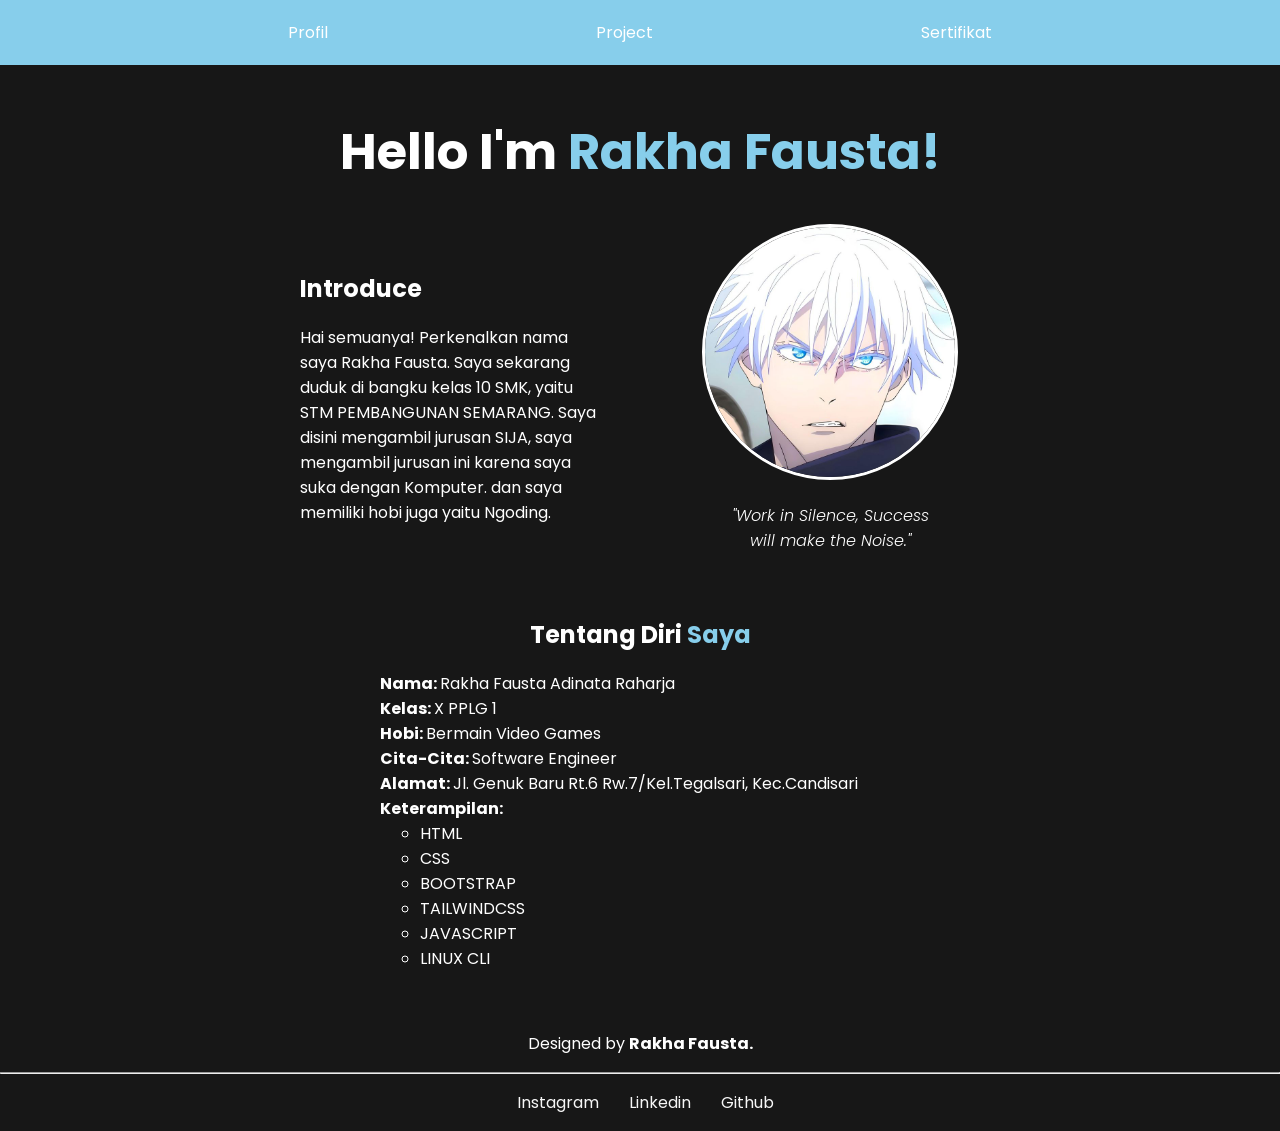
==== index.html @ f6d3bdca "first commit" ====
<!DOCTYPE html>
<html lang="en">
<head>
    <meta charset="UTF-8">
    <meta name="viewport" content="width=device-width, initial-scale=1.0">
    <title>Personal Website</title>
    <link rel="preconnect" href="https://fonts.googleapis.com">
<link rel="preconnect" href="https://fonts.gstatic.com" crossorigin>
<link href="https://fonts.googleapis.com/css2?family=Poppins:wght@300;400;500;600;700&display=swap" rel="stylesheet">
</head>
<body style="background-color: #171717; font-family: 'Poppins'; margin: 0; padding: 0;">
     <nav style="margin-top: -30px;">
        <ul style="display: flex; justify-content: space-evenly; list-style: none; margin-top: 30px; background-color: skyblue; padding: 20px;">
            <li><a href="index.html" style="text-decoration: none; color: white;">Profil</a></li>
            <li><a href="project.html" style="text-decoration: none; color: white;">Project</a></li>
            <li><a href="sertifikat.html" style="text-decoration: none; color: white;">Sertifikat</a></li>
        </ul>
    </nav>

    
    <h1 style="margin-top: 50px; text-align: center; font-size: 50px; color: white;">Hello I'm <span style="color: skyblue;">Rakha Fausta!</span></h1>
    <div style="display: flex; justify-content: center; align-items: center; gap: 5rem;">
    <div style="width: 300px;">
        <h2 style="color: white;">Introduce</h2>
        <p style="color: white;">Hai semuanya! Perkenalkan nama saya Rakha Fausta. Saya sekarang duduk di bangku kelas 10 SMK, yaitu STM PEMBANGUNAN SEMARANG. Saya disini mengambil jurusan SIJA, saya mengambil jurusan ini karena saya suka dengan Komputer. dan saya memiliki hobi juga yaitu Ngoding.</p>
    </div>
    <div style="width: 300px; text-align: center;">
        <img src="assets/Gojo Satoru pfp.jpeg" alt="" width="250px" height="250px" style="border-radius: 50%; border: 3px solid white;">
        <blockquote style="color: white; font-style: italic; font-weight: 300; ">"Work in Silence, Success will make the Noise."</blockquote>
    </div>
    </div>


    <h2 style="color: white; text-align: center; margin-top: 3rem;">Tentang Diri <span style="color: skyblue;">Saya</span></h2>
    <div style="width: 600px; margin: 3px auto; color: white;">
        <ul style="list-style: none;">
            <li><strong>Nama: </strong>Rakha Fausta Adinata Raharja</li>
            <li><strong>Kelas: </strong>X PPLG 1</li>
            <li><strong>Hobi: </strong>Bermain Video Games</li>
            <li><strong>Cita-Cita: </strong>Software Engineer</li>
            <li><strong>Alamat: </strong>Jl. Genuk Baru Rt.6 Rw.7/Kel.Tegalsari, Kec.Candisari</li>
            <li><strong>Keterampilan: </strong></li>
            <ul>
                <li>HTML</li>
                <li>CSS</li>
                <li>BOOTSTRAP</li>
                <li>TAILWINDCSS</li>
                <li>JAVASCRIPT</li>
                <li>LINUX CLI</li>
            </ul>
        </ul>
    </div>

    <footer style="text-align: center;">
        <p style="color: white; margin-top: 60px;">Designed by <strong>Rakha Fausta.</strong></p>
        <hr>
        <ul style="display: flex; justify-content: center; list-style: none; color: #f7f7f7;">
            <li style="margin-right: 30px;"><a href="https://www.instagram.com/rakhaafd/" style="text-decoration: none; color: #f7f7f7;">Instagram</a></li>
            <li style="margin-right: 30px;"><a href="https://www.linkedin.com/in/rakha-fausta-17aba1286/" style="text-decoration: none; color: #f7f7f7;">Linkedin</a></li>
            <li style="margin-right: 30px;"><a href="https://github.com/rakhaafd/" style="text-decoration: none; color: #f7f7f7;">Github</a></li>
        </ul>
    </footer>


</body>
</html>
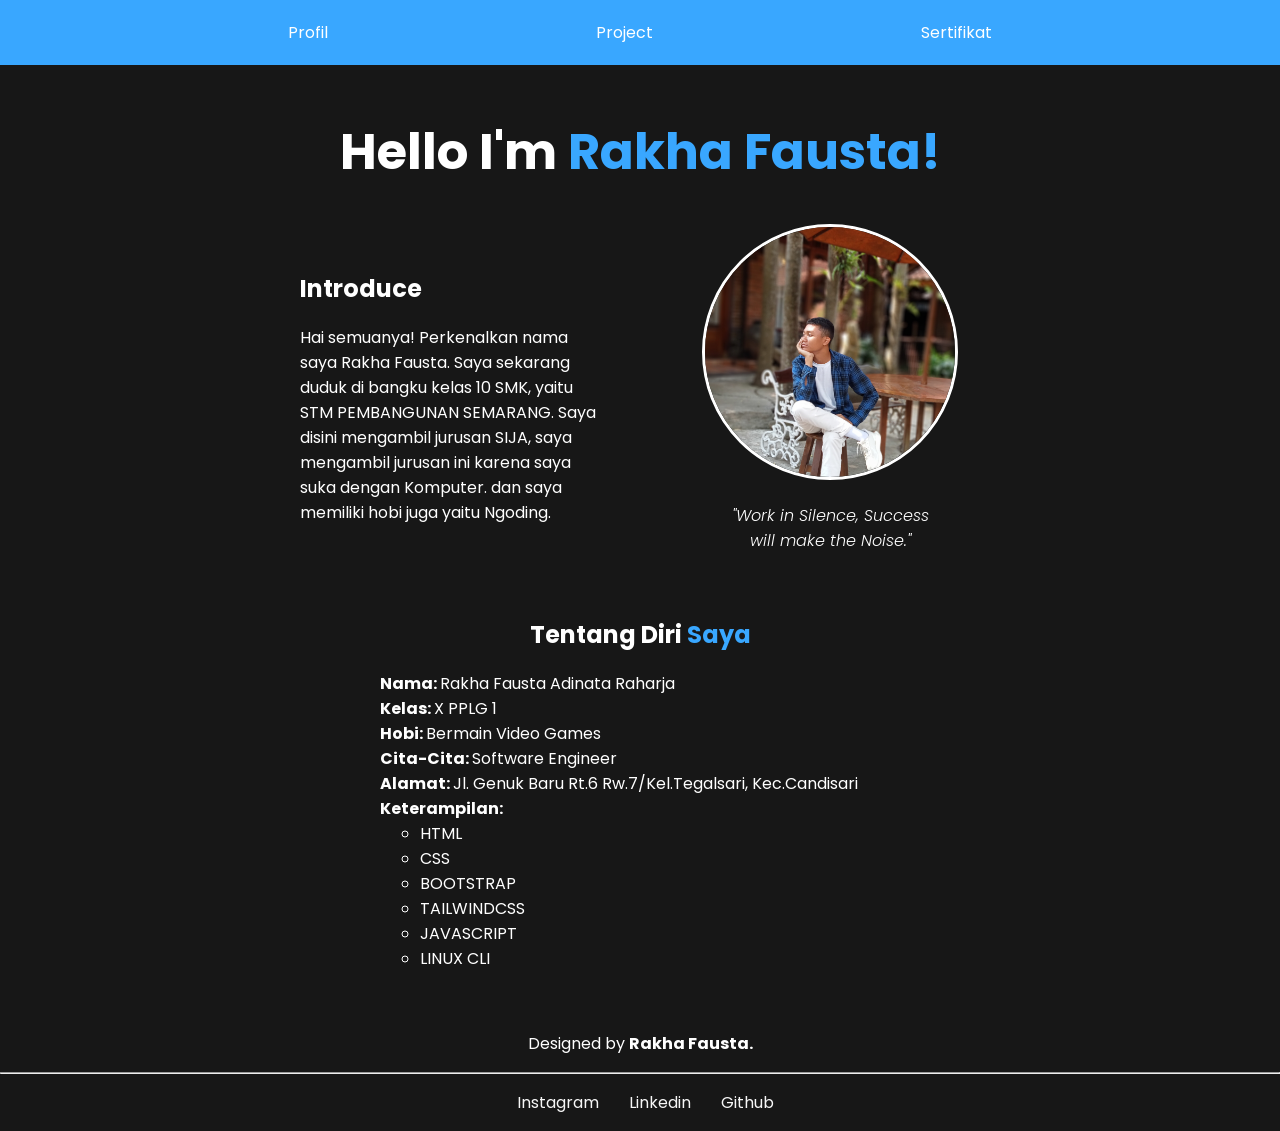
==== commit 82590583: "2nd commit" ====
--- a/index.html
+++ b/index.html
@@ -10,7 +10,7 @@
 </head>
 <body style="background-color: #171717; font-family: 'Poppins'; margin: 0; padding: 0;">
      <nav style="margin-top: -30px;">
-        <ul style="display: flex; justify-content: space-evenly; list-style: none; margin-top: 30px; background-color: skyblue; padding: 20px;">
+        <ul style="display: flex; justify-content: space-evenly; list-style: none; margin-top: 30px; background-color: #39A7FF; padding: 20px;">
             <li><a href="index.html" style="text-decoration: none; color: white;">Profil</a></li>
             <li><a href="project.html" style="text-decoration: none; color: white;">Project</a></li>
             <li><a href="sertifikat.html" style="text-decoration: none; color: white;">Sertifikat</a></li>
@@ -18,20 +18,20 @@
     </nav>
 
     
-    <h1 style="margin-top: 50px; text-align: center; font-size: 50px; color: white;">Hello I'm <span style="color: skyblue;">Rakha Fausta!</span></h1>
+    <h1 style="margin-top: 50px; text-align: center; font-size: 50px; color: white;">Hello I'm <span style="color: #39A7FF;">Rakha Fausta!</span></h1>
     <div style="display: flex; justify-content: center; align-items: center; gap: 5rem;">
     <div style="width: 300px;">
         <h2 style="color: white;">Introduce</h2>
         <p style="color: white;">Hai semuanya! Perkenalkan nama saya Rakha Fausta. Saya sekarang duduk di bangku kelas 10 SMK, yaitu STM PEMBANGUNAN SEMARANG. Saya disini mengambil jurusan SIJA, saya mengambil jurusan ini karena saya suka dengan Komputer. dan saya memiliki hobi juga yaitu Ngoding.</p>
     </div>
     <div style="width: 300px; text-align: center;">
-        <img src="assets/Gojo Satoru pfp.jpeg" alt="" width="250px" height="250px" style="border-radius: 50%; border: 3px solid white;">
+        <img src="assets/IMG_20240119_203449.jpg" alt="" width="250px" height="250px" style="border-radius: 50%; border: 3px solid white;">
         <blockquote style="color: white; font-style: italic; font-weight: 300; ">"Work in Silence, Success will make the Noise."</blockquote>
     </div>
     </div>
 
 
-    <h2 style="color: white; text-align: center; margin-top: 3rem;">Tentang Diri <span style="color: skyblue;">Saya</span></h2>
+    <h2 style="color: white; text-align: center; margin-top: 3rem;">Tentang Diri <span style="color: #39A7FF;">Saya</span></h2>
     <div style="width: 600px; margin: 3px auto; color: white;">
         <ul style="list-style: none;">
             <li><strong>Nama: </strong>Rakha Fausta Adinata Raharja</li>
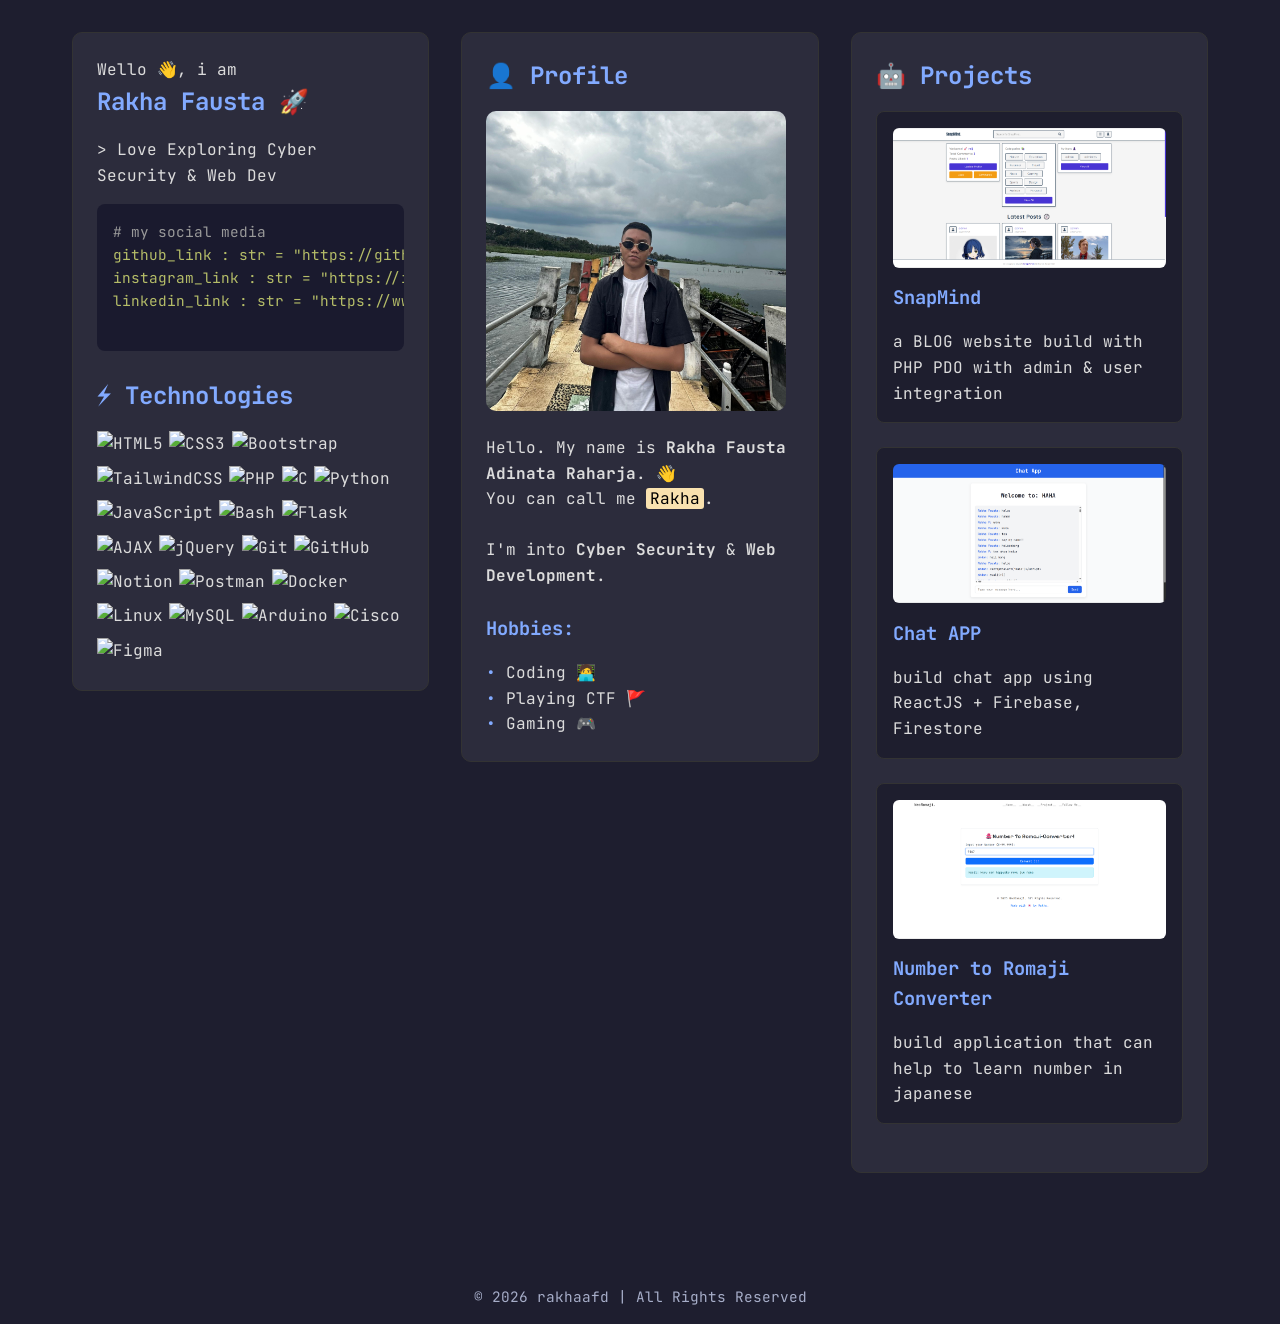
==== commit b4920790: "chore: initial project setup" ====
--- a/index.html
+++ b/index.html
@@ -1,66 +1,95 @@
-<!DOCTYPE html>
-<html lang="en">
-<head>
-    <meta charset="UTF-8">
-    <meta name="viewport" content="width=device-width, initial-scale=1.0">
-    <title>Personal Website</title>
-    <link rel="preconnect" href="https://fonts.googleapis.com">
-<link rel="preconnect" href="https://fonts.gstatic.com" crossorigin>
-<link href="https://fonts.googleapis.com/css2?family=Poppins:wght@300;400;500;600;700&display=swap" rel="stylesheet">
-</head>
-<body style="background-color: #171717; font-family: 'Poppins'; margin: 0; padding: 0;">
-     <nav style="margin-top: -30px;">
-        <ul style="display: flex; justify-content: space-evenly; list-style: none; margin-top: 30px; background-color: #39A7FF; padding: 20px;">
-            <li><a href="index.html" style="text-decoration: none; color: white;">Profil</a></li>
-            <li><a href="project.html" style="text-decoration: none; color: white;">Project</a></li>
-            <li><a href="sertifikat.html" style="text-decoration: none; color: white;">Sertifikat</a></li>
-        </ul>
-    </nav>
-
-    
-    <h1 style="margin-top: 50px; text-align: center; font-size: 50px; color: white;">Hello I'm <span style="color: #39A7FF;">Rakha Fausta!</span></h1>
-    <div style="display: flex; justify-content: center; align-items: center; gap: 5rem;">
-    <div style="width: 300px;">
-        <h2 style="color: white;">Introduce</h2>
-        <p style="color: white;">Hai semuanya! Perkenalkan nama saya Rakha Fausta. Saya sekarang duduk di bangku kelas 10 SMK, yaitu STM PEMBANGUNAN SEMARANG. Saya disini mengambil jurusan SIJA, saya mengambil jurusan ini karena saya suka dengan Komputer. dan saya memiliki hobi juga yaitu Ngoding.</p>
-    </div>
-    <div style="width: 300px; text-align: center;">
-        <img src="assets/IMG_20240119_203449.jpg" alt="" width="250px" height="250px" style="border-radius: 50%; border: 3px solid white;">
-        <blockquote style="color: white; font-style: italic; font-weight: 300; ">"Work in Silence, Success will make the Noise."</blockquote>
-    </div>
-    </div>
-
-
-    <h2 style="color: white; text-align: center; margin-top: 3rem;">Tentang Diri <span style="color: #39A7FF;">Saya</span></h2>
-    <div style="width: 600px; margin: 3px auto; color: white;">
-        <ul style="list-style: none;">
-            <li><strong>Nama: </strong>Rakha Fausta Adinata Raharja</li>
-            <li><strong>Kelas: </strong>X PPLG 1</li>
-            <li><strong>Hobi: </strong>Bermain Video Games</li>
-            <li><strong>Cita-Cita: </strong>Software Engineer</li>
-            <li><strong>Alamat: </strong>Jl. Genuk Baru Rt.6 Rw.7/Kel.Tegalsari, Kec.Candisari</li>
-            <li><strong>Keterampilan: </strong></li>
-            <ul>
-                <li>HTML</li>
-                <li>CSS</li>
-                <li>BOOTSTRAP</li>
-                <li>TAILWINDCSS</li>
-                <li>JAVASCRIPT</li>
-                <li>LINUX CLI</li>
-            </ul>
-        </ul>
-    </div>
-
-    <footer style="text-align: center;">
-        <p style="color: white; margin-top: 60px;">Designed by <strong>Rakha Fausta.</strong></p>
-        <hr>
-        <ul style="display: flex; justify-content: center; list-style: none; color: #f7f7f7;">
-            <li style="margin-right: 30px;"><a href="https://www.instagram.com/rakhaafd/" style="text-decoration: none; color: #f7f7f7;">Instagram</a></li>
-            <li style="margin-right: 30px;"><a href="https://www.linkedin.com/in/rakha-fausta-17aba1286/" style="text-decoration: none; color: #f7f7f7;">Linkedin</a></li>
-            <li style="margin-right: 30px;"><a href="https://github.com/rakhaafd/" style="text-decoration: none; color: #f7f7f7;">Github</a></li>
-        </ul>
-    </footer>
-
-
-</body>
+<!DOCTYPE html>
+<html lang="en">
+<head>
+  <meta charset="UTF-8" />
+  <meta name="viewport" content="width=device-width, initial-scale=1.0" />
+  <title>rakhaafd | Personal Website</title>
+  <link rel="stylesheet" href="assets/css/style.css" />
+  <link rel="icon" href="favicon.ico" />
+</head>
+<body>
+  <div class="container">
+    <section class="left">
+      <p class="small">Wello 👋, i am</p>
+      <h1>Rakha Fausta 🚀</h1>
+      <p class="desc">&gt; Love Exploring Cyber Security & Web Dev</p>
+      <pre class="code">
+<span class="comment"># my social media</span>
+github_link : str = "https://github.com/rakhaafd"
+instagram_link : str = "https://instagram.com/rakhaafd"
+linkedin_link : str = "https://www.linkedin.com/in/rakha-fausta-17aba1286/"
+      </pre>
+      <br>
+
+      <h2>⚡  Technologies</h2>
+<div class="tech-badges">
+  <img src="https://img.shields.io/badge/-HTML5-E34F26?style=flat-square&logo=html5&logoColor=white" alt="HTML5">
+  <img src="https://img.shields.io/badge/-CSS3-1572B6?style=flat-square&logo=css3" alt="CSS3">
+  <img src="https://img.shields.io/badge/-Bootstrap-563D7C?style=flat-square&logo=bootstrap" alt="Bootstrap">
+  <img src="https://img.shields.io/badge/-TailwindCSS-38B2AC?style=flat-square&logo=tailwind-css" alt="TailwindCSS">
+  <img src="https://img.shields.io/badge/-PHP-777BB4?style=flat-square&logo=php" alt="PHP">
+  <img src="https://img.shields.io/badge/-C-00599C?style=flat-square&logo=c" alt="C">
+  <img src="https://img.shields.io/badge/-Python-3670A0?style=flat-square&logo=python&logoColor=ffdd54" alt="Python">
+  <img src="https://img.shields.io/badge/-JavaScript-F7DF1E?style=flat-square&logo=javascript&logoColor=black" alt="JavaScript">
+  <img src="https://img.shields.io/badge/-Bash-121011?style=flat-square&logo=gnu-bash&logoColor=white" alt="Bash">
+  <img src="https://img.shields.io/badge/-Flask-000000?style=flat-square&logo=flask&logoColor=white" alt="Flask">
+  <img src="https://img.shields.io/badge/-AJAX-007EC6?style=flat-square&logo=javascript&logoColor=white" alt="AJAX">
+  <img src="https://img.shields.io/badge/-jQuery-0769AD?style=flat-square&logo=jquery&logoColor=white" alt="jQuery">
+  <img src="https://img.shields.io/badge/-Git-F05033?style=flat-square&logo=git" alt="Git">
+  <img src="https://img.shields.io/badge/-GitHub-181717?style=flat-square&logo=github" alt="GitHub">
+  <img src="https://img.shields.io/badge/-Notion-000000?style=flat-square&logo=notion" alt="Notion">
+  <img src="https://img.shields.io/badge/-Postman-FF6C37?style=flat-square&logo=postman" alt="Postman">
+  <img src="https://img.shields.io/badge/-Docker-0db7ed?style=flat-square&logo=docker" alt="Docker">
+  <img src="https://img.shields.io/badge/-Linux-FCC624?style=flat-square&logo=linux&logoColor=black" alt="Linux">
+  <img src="https://img.shields.io/badge/-MySQL-4479A1?style=flat-square&logo=mysql&logoColor=white" alt="MySQL">
+  <img src="https://img.shields.io/badge/-Arduino-00979D?style=flat-square&logo=Arduino&logoColor=white" alt="Arduino">
+  <img src="https://img.shields.io/badge/-Cisco-136AFE?style=flat-square&logo=cisco&logoColor=white" alt="Cisco">
+  <img src="https://img.shields.io/badge/-Figma-F24E1E?style=flat-square&logo=figma&logoColor=white" alt="Figma">
+</div>
+    </section>
+
+    <section class="center">
+      <h2>👤 Profile</h2>
+      <img src="assets/img/kacamata_crop.jpeg" class="profile-img" />
+      <p>Hello. My name is <strong>Rakha Fausta Adinata Raharja</strong>. 👋<br>
+      You can call me <mark>Rakha</mark>.<br> <br>
+      I'm into <strong>Cyber Security</strong> & <strong>Web Development</strong>.</p><br>
+      <h3>Hobbies:</h3>
+      <ul>
+        <li>Coding 🧑‍💻</li>
+        <li>Playing CTF 🚩</li>
+        <li>Gaming 🎮</li>
+      </ul>
+    </section>
+
+    <section class="right">
+      <h2>🤖 Projects</h2>
+      <div class="project-card">
+        <img src="assets/img/project 1.png" class="project-img" />
+        <h3>SnapMind</h3>
+        <p>a BLOG website build with PHP PDO with admin & user integration</p>
+      </div>
+
+      <div class="project-card">
+        <img src="assets/img/project 2.png" class="project-img" />
+        <h3>Chat APP</h3>
+        <p>build chat app using ReactJS + Firebase, Firestore</p>
+      </div>
+
+      <div class="project-card">
+        <img src="assets/img/project 3.png" class="project-img" />
+        <h3>Number to Romaji Converter</h3>
+        <p>build application that can help to learn number in japanese</p>
+      </div>
+    </section>
+  </div>
+
+  <footer>
+    &copy; <span id="year"></span> rakhaafd | All Rights Reserved
+  </footer>
+
+  <script>
+    document.getElementById("year").textContent = new Date().getFullYear();
+  </script>
+</body>
 </html>
--- a/assets/css/style.css
+++ b/assets/css/style.css
@@ -0,0 +1,136 @@
+@import url('https://fonts.googleapis.com/css2?family=JetBrains+Mono:wght@400;700&display=swap');
+
+:root {
+  --bg: #1e1e2f;
+  --surface: #2c2c3c;
+  --text: #dcdcdc;
+  --subtext: #a6adc8;
+  --highlight: #f38ba8;
+  --accent: #82aaff;
+  --mark: #f9e2af;
+  --border: #333;
+}
+
+* {
+  margin: 0;
+  padding: 0;
+  box-sizing: border-box;
+  font-family: 'JetBrains Mono', monospace;
+}
+
+body {
+  background-color: var(--bg);
+  color: var(--text);
+  line-height: 1.6;
+  padding: 0;
+  margin: 0;
+}
+
+.container {
+  display: flex;
+  flex-wrap: wrap;
+  justify-content: space-between;
+  align-items: flex-start;
+  gap: 2rem;
+  padding: 2rem;
+  max-width: 1200px;
+  margin: auto;
+}
+
+.left,
+.center,
+.right {
+  flex: 1;
+  min-width: 250px;
+  padding: 1.5rem;
+  background-color: var(--surface);
+  border: 1px solid var(--border);
+  border-radius: 10px;
+}
+
+h1, h2, h3 {
+  color: var(--accent);
+  margin-bottom: 1rem;
+}
+
+a {
+  color: var(--accent);
+  text-decoration: none;
+}
+
+a:hover {
+  color: var(--highlight);
+  text-decoration: underline;
+}
+
+.code {
+  background-color: #1a1a2e;
+  color: #b5bd68;
+  padding: 1rem;
+  border-radius: 8px;
+  overflow-x: auto;
+  font-size: 0.9rem;
+  margin-top: 1rem;
+}
+
+.comment {
+  color: #999;
+}
+
+.profile-img {
+  border-radius: 10px;
+  width: 100%;
+  max-width: 300px;
+  margin-bottom: 1rem;
+}
+
+.project-card {
+  background-color: #1e1e2e;
+  border: 1px solid var(--border);
+  border-radius: 8px;
+  padding: 1rem;
+  margin-bottom: 1.5rem;
+}
+
+.project-img {
+  width: 100%;
+  border-radius: 6px;
+  margin-bottom: 0.5rem;
+}
+
+ul {
+  list-style: none;
+  margin-top: 1rem;
+  padding-left: 0;
+}
+
+ul li::before {
+  content: "• ";
+  color: var(--accent);
+}
+
+mark {
+  background-color: var(--mark);
+  color: #000;
+  padding: 0 4px;
+  border-radius: 3px;
+}
+
+.tech-badges {
+    display: flex;
+    flex-wrap: wrap;
+    gap: 0.4rem;
+    margin-top: 1rem;
+  }
+  
+  .tech-badges img {
+    height: 28px;
+  }  
+
+footer {
+  text-align: center;
+  padding: 1rem;
+  color: var(--subtext);
+  font-size: 0.9rem;
+  margin-top: 4rem;
+}
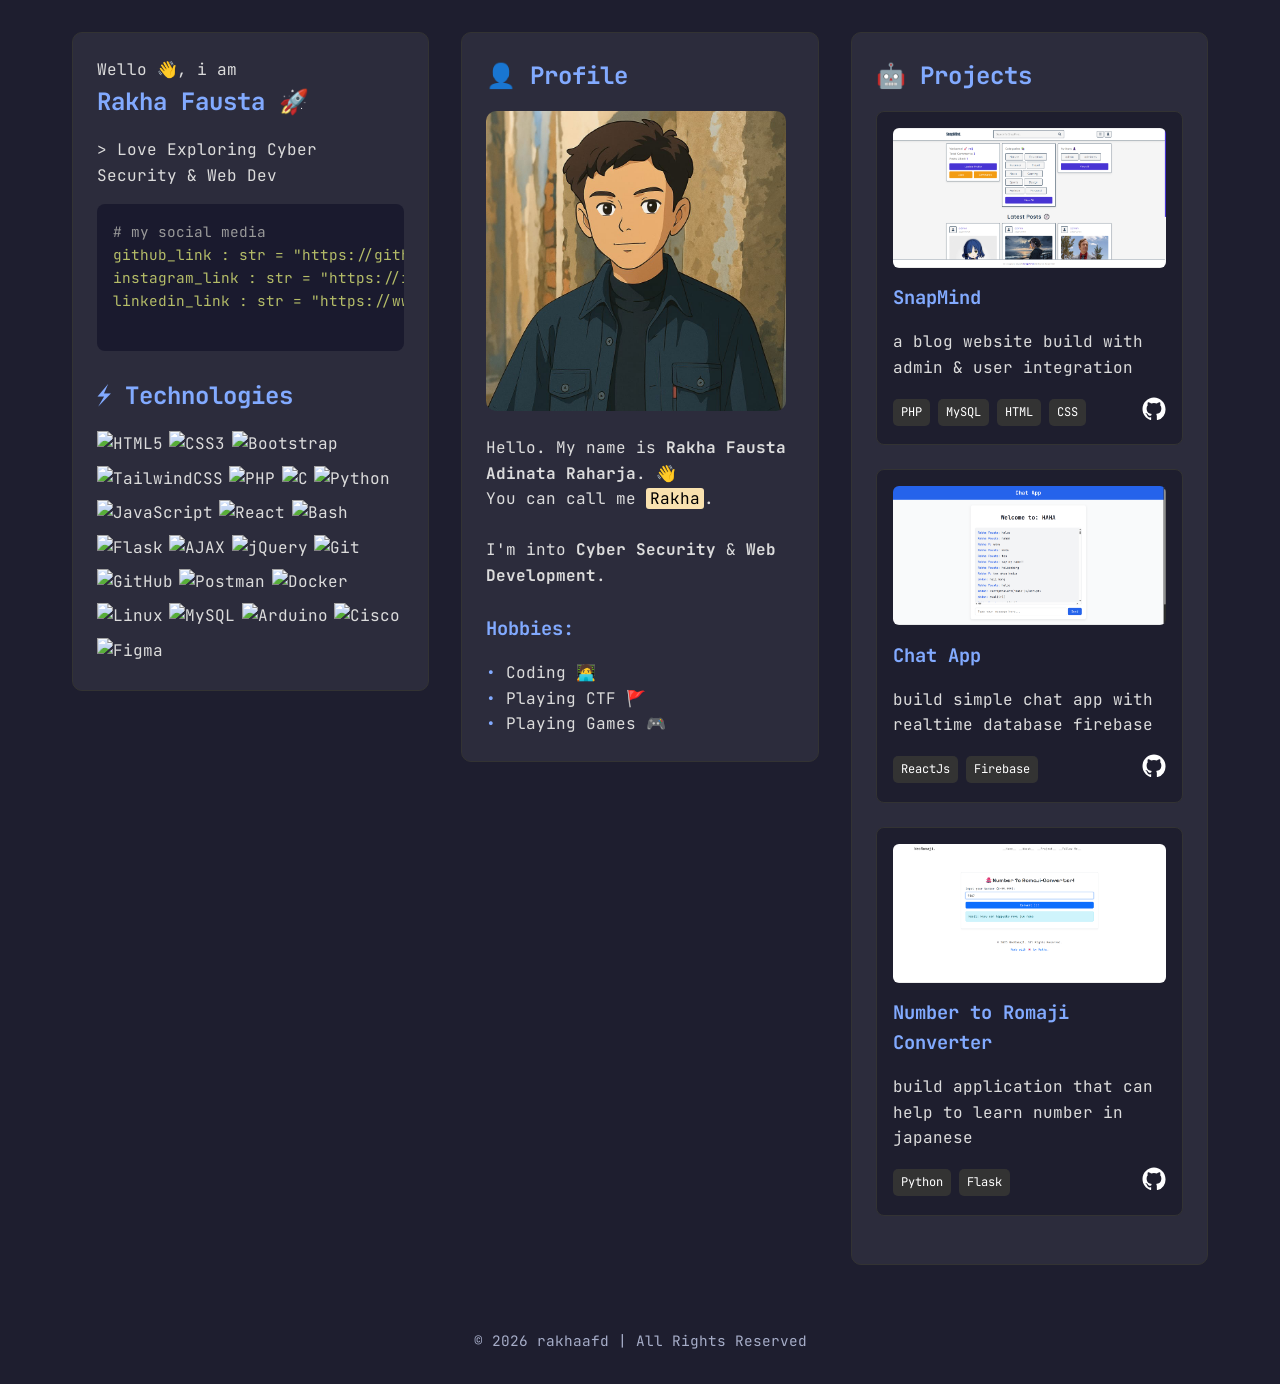
==== commit c86e4d73: "chore: improve some styling" ====
--- a/index.html
+++ b/index.html
@@ -1,95 +1,152 @@
 <!DOCTYPE html>
 <html lang="en">
+
 <head>
-  <meta charset="UTF-8" />
-  <meta name="viewport" content="width=device-width, initial-scale=1.0" />
-  <title>rakhaafd | Personal Website</title>
-  <link rel="stylesheet" href="assets/css/style.css" />
-  <link rel="icon" href="favicon.ico" />
+    <meta charset="UTF-8" />
+    <meta name="viewport" content="width=device-width, initial-scale=1.0" />
+    <title>rakhaafd | Personal Website</title>
+    <link rel="stylesheet" href="assets/css/style.css" />
+    <link rel="icon" href="favicon.ico" />
 </head>
+
 <body>
-  <div class="container">
-    <section class="left">
-      <p class="small">Wello 👋, i am</p>
-      <h1>Rakha Fausta 🚀</h1>
-      <p class="desc">&gt; Love Exploring Cyber Security & Web Dev</p>
-      <pre class="code">
+    <div class="container">
+        <section class="left">
+            <p class="small">Wello 👋, i am</p>
+            <h1>Rakha Fausta 🚀</h1>
+            <p class="desc">&gt; Love Exploring Cyber Security & Web Dev</p>
+            <pre class="code">
 <span class="comment"># my social media</span>
 github_link : str = "https://github.com/rakhaafd"
 instagram_link : str = "https://instagram.com/rakhaafd"
 linkedin_link : str = "https://www.linkedin.com/in/rakha-fausta-17aba1286/"
       </pre>
-      <br>
+            <br>
 
-      <h2>⚡  Technologies</h2>
-<div class="tech-badges">
-  <img src="https://img.shields.io/badge/-HTML5-E34F26?style=flat-square&logo=html5&logoColor=white" alt="HTML5">
-  <img src="https://img.shields.io/badge/-CSS3-1572B6?style=flat-square&logo=css3" alt="CSS3">
-  <img src="https://img.shields.io/badge/-Bootstrap-563D7C?style=flat-square&logo=bootstrap" alt="Bootstrap">
-  <img src="https://img.shields.io/badge/-TailwindCSS-38B2AC?style=flat-square&logo=tailwind-css" alt="TailwindCSS">
-  <img src="https://img.shields.io/badge/-PHP-777BB4?style=flat-square&logo=php" alt="PHP">
-  <img src="https://img.shields.io/badge/-C-00599C?style=flat-square&logo=c" alt="C">
-  <img src="https://img.shields.io/badge/-Python-3670A0?style=flat-square&logo=python&logoColor=ffdd54" alt="Python">
-  <img src="https://img.shields.io/badge/-JavaScript-F7DF1E?style=flat-square&logo=javascript&logoColor=black" alt="JavaScript">
-  <img src="https://img.shields.io/badge/-Bash-121011?style=flat-square&logo=gnu-bash&logoColor=white" alt="Bash">
-  <img src="https://img.shields.io/badge/-Flask-000000?style=flat-square&logo=flask&logoColor=white" alt="Flask">
-  <img src="https://img.shields.io/badge/-AJAX-007EC6?style=flat-square&logo=javascript&logoColor=white" alt="AJAX">
-  <img src="https://img.shields.io/badge/-jQuery-0769AD?style=flat-square&logo=jquery&logoColor=white" alt="jQuery">
-  <img src="https://img.shields.io/badge/-Git-F05033?style=flat-square&logo=git" alt="Git">
-  <img src="https://img.shields.io/badge/-GitHub-181717?style=flat-square&logo=github" alt="GitHub">
-  <img src="https://img.shields.io/badge/-Notion-000000?style=flat-square&logo=notion" alt="Notion">
-  <img src="https://img.shields.io/badge/-Postman-FF6C37?style=flat-square&logo=postman" alt="Postman">
-  <img src="https://img.shields.io/badge/-Docker-0db7ed?style=flat-square&logo=docker" alt="Docker">
-  <img src="https://img.shields.io/badge/-Linux-FCC624?style=flat-square&logo=linux&logoColor=black" alt="Linux">
-  <img src="https://img.shields.io/badge/-MySQL-4479A1?style=flat-square&logo=mysql&logoColor=white" alt="MySQL">
-  <img src="https://img.shields.io/badge/-Arduino-00979D?style=flat-square&logo=Arduino&logoColor=white" alt="Arduino">
-  <img src="https://img.shields.io/badge/-Cisco-136AFE?style=flat-square&logo=cisco&logoColor=white" alt="Cisco">
-  <img src="https://img.shields.io/badge/-Figma-F24E1E?style=flat-square&logo=figma&logoColor=white" alt="Figma">
-</div>
-    </section>
+            <h2>⚡ Technologies</h2>
+            <div class="tech-badges">
+                <img src="https://img.shields.io/badge/-HTML5-E34F26?style=flat-square&logo=html5&logoColor=white"
+                    alt="HTML5">
+                <img src="https://img.shields.io/badge/-CSS3-1572B6?style=flat-square&logo=css3" alt="CSS3">
+                <img src="https://img.shields.io/badge/-Bootstrap-563D7C?style=flat-square&logo=bootstrap"
+                    alt="Bootstrap">
+                <img src="https://img.shields.io/badge/-TailwindCSS-38B2AC?style=flat-square&logo=tailwind-css"
+                    alt="TailwindCSS">
+                <img src="https://img.shields.io/badge/-PHP-777BB4?style=flat-square&logo=php" alt="PHP">
+                <img src="https://img.shields.io/badge/-C-00599C?style=flat-square&logo=c" alt="C">
+                <img src="https://img.shields.io/badge/-Python-3670A0?style=flat-square&logo=python&logoColor=ffdd54"
+                    alt="Python">
+                <img src="https://img.shields.io/badge/-JavaScript-F7DF1E?style=flat-square&logo=javascript&logoColor=black"
+                    alt="JavaScript">
+                <img src="https://img.shields.io/badge/-React-20232A?style=flat-square&logo=react" alt="React">
+                <img src="https://img.shields.io/badge/-Bash-121011?style=flat-square&logo=gnu-bash&logoColor=white"
+                    alt="Bash">
+                <img src="https://img.shields.io/badge/-Flask-000000?style=flat-square&logo=flask&logoColor=white"
+                    alt="Flask">
+                <img src="https://img.shields.io/badge/-AJAX-007EC6?style=flat-square&logo=javascript&logoColor=white"
+                    alt="AJAX">
+                <img src="https://img.shields.io/badge/-jQuery-0769AD?style=flat-square&logo=jquery&logoColor=white"
+                    alt="jQuery">
+                <img src="https://img.shields.io/badge/-Git-F05033?style=flat-square&logo=git" alt="Git">
+                <img src="https://img.shields.io/badge/-GitHub-181717?style=flat-square&logo=github" alt="GitHub">
+                <img src="https://img.shields.io/badge/-Postman-FF6C37?style=flat-square&logo=postman" alt="Postman">
+                <img src="https://img.shields.io/badge/-Docker-0db7ed?style=flat-square&logo=docker" alt="Docker">
+                <img src="https://img.shields.io/badge/-Linux-FCC624?style=flat-square&logo=linux&logoColor=black"
+                    alt="Linux">
+                <img src="https://img.shields.io/badge/-MySQL-4479A1?style=flat-square&logo=mysql&logoColor=white"
+                    alt="MySQL">
+                <img src="https://img.shields.io/badge/-Arduino-00979D?style=flat-square&logo=Arduino&logoColor=white"
+                    alt="Arduino">
+                <img src="https://img.shields.io/badge/-Cisco-136AFE?style=flat-square&logo=cisco&logoColor=white"
+                    alt="Cisco">
+                <img src="https://img.shields.io/badge/-Figma-F24E1E?style=flat-square&logo=figma&logoColor=white"
+                    alt="Figma">
+            </div>
+        </section>
 
-    <section class="center">
-      <h2>👤 Profile</h2>
-      <img src="assets/img/kacamata_crop.jpeg" class="profile-img" />
-      <p>Hello. My name is <strong>Rakha Fausta Adinata Raharja</strong>. 👋<br>
-      You can call me <mark>Rakha</mark>.<br> <br>
-      I'm into <strong>Cyber Security</strong> & <strong>Web Development</strong>.</p><br>
-      <h3>Hobbies:</h3>
-      <ul>
-        <li>Coding 🧑‍💻</li>
-        <li>Playing CTF 🚩</li>
-        <li>Gaming 🎮</li>
-      </ul>
-    </section>
+        <section class="center">
+            <h2>👤 Profile</h2>
+            <img src="assets/img/ghibli.jpeg" class="profile-img" />
+            <p>Hello. My name is <strong>Rakha Fausta Adinata Raharja</strong>. 👋<br>
+                You can call me <mark>Rakha</mark>.<br> <br>
+                I'm into <strong>Cyber Security</strong> & <strong>Web Development</strong>.</p><br>
+            <h3>Hobbies:</h3>
+            <ul>
+                <li>Coding 🧑‍💻</li>
+                <li>Playing CTF 🚩</li>
+                <li>Playing Games 🎮</li>
+            </ul>
+        </section>
 
-    <section class="right">
-      <h2>🤖 Projects</h2>
-      <div class="project-card">
-        <img src="assets/img/project 1.png" class="project-img" />
-        <h3>SnapMind</h3>
-        <p>a BLOG website build with PHP PDO with admin & user integration</p>
-      </div>
+        <section class="right">
+            <h2>🤖 Projects</h2>
+            <div class="project-card">
+                <img src="assets/img/project 1.png" class="project-img" />
+                <h3>SnapMind</h3>
+                <p>a blog website build with admin & user integration</p>
+                <div class="card-footer">
+                    <div class="tech-used">
+                        <span>PHP</span>
+                        <span>MySQL</span>
+                        <span>HTML</span>
+                        <span>CSS</span>
+                    </div>
+                    <a href="https://github.com/rakhaafd/snapmind-blog" target="_blank" class="github-icon"
+                        aria-label="GitHub Repository">
+                        <svg xmlns="http://www.w3.org/2000/svg" width="24" height="24" fill="white" viewBox="0 0 24 24">
+                            <path
+                                d="M12 .5C5.73.5.5 5.73.5 12c0 5.09 3.29 9.4 7.86 10.94.58.11.79-.25.79-.55v-2.14c-3.2.7-3.87-1.54-3.87-1.54-.52-1.3-1.27-1.64-1.27-1.64-1.04-.71.08-.7.08-.7 1.15.08 1.75 1.18 1.75 1.18 1.02 1.75 2.67 1.24 3.32.95.1-.74.4-1.24.72-1.52-2.56-.29-5.26-1.28-5.26-5.68 0-1.25.44-2.27 1.17-3.07-.12-.29-.51-1.45.11-3.02 0 0 .97-.31 3.18 1.17a11.04 11.04 0 0 1 5.8 0c2.21-1.48 3.18-1.17 3.18-1.17.62 1.57.23 2.73.11 3.02.73.8 1.17 1.82 1.17 3.07 0 4.41-2.7 5.39-5.27 5.67.41.36.77 1.09.77 2.2v3.26c0 .3.21.66.8.55A10.53 10.53 0 0 0 23.5 12C23.5 5.73 18.27.5 12 .5Z" />
+                        </svg>
+                    </a>
+                </div>
+            </div>
 
-      <div class="project-card">
-        <img src="assets/img/project 2.png" class="project-img" />
-        <h3>Chat APP</h3>
-        <p>build chat app using ReactJS + Firebase, Firestore</p>
-      </div>
+            <div class="project-card">
+                <img src="assets/img/project 2.png" class="project-img" />
+                <h3>Chat App</h3>
+                <p>build simple chat app with realtime database firebase</p>
+                <div class="card-footer">
+                    <div class="tech-used">
+                        <span>ReactJs</span>
+                        <span>Firebase</span>
+                    </div>
+                    <a href="https://github.com/rakhaafd/simple-chatapp-firebase" target="_blank" class="github-icon"
+                        aria-label="GitHub Repository">
+                        <svg xmlns="http://www.w3.org/2000/svg" width="24" height="24" fill="white" viewBox="0 0 24 24">
+                            <path
+                                d="M12 .5C5.73.5.5 5.73.5 12c0 5.09 3.29 9.4 7.86 10.94.58.11.79-.25.79-.55v-2.14c-3.2.7-3.87-1.54-3.87-1.54-.52-1.3-1.27-1.64-1.27-1.64-1.04-.71.08-.7.08-.7 1.15.08 1.75 1.18 1.75 1.18 1.02 1.75 2.67 1.24 3.32.95.1-.74.4-1.24.72-1.52-2.56-.29-5.26-1.28-5.26-5.68 0-1.25.44-2.27 1.17-3.07-.12-.29-.51-1.45.11-3.02 0 0 .97-.31 3.18 1.17a11.04 11.04 0 0 1 5.8 0c2.21-1.48 3.18-1.17 3.18-1.17.62 1.57.23 2.73.11 3.02.73.8 1.17 1.82 1.17 3.07 0 4.41-2.7 5.39-5.27 5.67.41.36.77 1.09.77 2.2v3.26c0 .3.21.66.8.55A10.53 10.53 0 0 0 23.5 12C23.5 5.73 18.27.5 12 .5Z" />
+                        </svg>
+                    </a>
+                </div>
+            </div>
 
-      <div class="project-card">
-        <img src="assets/img/project 3.png" class="project-img" />
-        <h3>Number to Romaji Converter</h3>
-        <p>build application that can help to learn number in japanese</p>
-      </div>
-    </section>
-  </div>
+            <div class="project-card">
+                <img src="assets/img/project 3.png" class="project-img" />
+                <h3>Number to Romaji Converter</h3>
+                <p>build application that can help to learn number in japanese</p>
+                <div class="card-footer">
+                    <div class="tech-used">
+                        <span>Python</span>
+                        <span>Flask</span>
+                    </div>
+                    <a href="https://github.com/rakhaafd/number-to-romaji-converter" target="_blank" class="github-icon"
+                        aria-label="GitHub Repository">
+                        <svg xmlns="http://www.w3.org/2000/svg" width="24" height="24" fill="white" viewBox="0 0 24 24">
+                            <path
+                                d="M12 .5C5.73.5.5 5.73.5 12c0 5.09 3.29 9.4 7.86 10.94.58.11.79-.25.79-.55v-2.14c-3.2.7-3.87-1.54-3.87-1.54-.52-1.3-1.27-1.64-1.27-1.64-1.04-.71.08-.7.08-.7 1.15.08 1.75 1.18 1.75 1.18 1.02 1.75 2.67 1.24 3.32.95.1-.74.4-1.24.72-1.52-2.56-.29-5.26-1.28-5.26-5.68 0-1.25.44-2.27 1.17-3.07-.12-.29-.51-1.45.11-3.02 0 0 .97-.31 3.18 1.17a11.04 11.04 0 0 1 5.8 0c2.21-1.48 3.18-1.17 3.18-1.17.62 1.57.23 2.73.11 3.02.73.8 1.17 1.82 1.17 3.07 0 4.41-2.7 5.39-5.27 5.67.41.36.77 1.09.77 2.2v3.26c0 .3.21.66.8.55A10.53 10.53 0 0 0 23.5 12C23.5 5.73 18.27.5 12 .5Z" />
+                        </svg>
+                    </a>
+                </div>
+            </div>
+    </div>
 
-  <footer>
-    &copy; <span id="year"></span> rakhaafd | All Rights Reserved
-  </footer>
+    <footer>
+        &copy; <span id="year"></span> rakhaafd | All Rights Reserved
+    </footer>
 
-  <script>
-    document.getElementById("year").textContent = new Date().getFullYear();
-  </script>
+    <script>
+        document.getElementById("year").textContent = new Date().getFullYear();
+    </script>
 </body>
+
 </html>
--- a/assets/css/style.css
+++ b/assets/css/style.css
@@ -127,10 +127,41 @@
     height: 28px;
   }  
 
+  .card-footer {
+    display: flex;
+    justify-content: space-between;
+    align-items: center;
+    margin-top: 1rem;
+  }
+
+  .tech-used {
+    display: flex;
+    flex-wrap: wrap;
+    gap: 0.5rem;
+  }
+  
+  .tech-used span {
+    background-color: #333;
+    padding: 4px 8px;
+    border-radius: 5px;
+    font-size: 0.75rem;
+    color: #fff;
+  }
+  
+  .github-icon {
+    display: inline-block;
+    transition: transform 0.2s ease;
+  }
+  
+  .github-icon:hover {
+    transform: scale(1.1);
+  }  
+
 footer {
   text-align: center;
   padding: 1rem;
   color: var(--subtext);
   font-size: 0.9rem;
-  margin-top: 4rem;
+  margin-top: 1rem;
+  margin-bottom: 1rem;
 }
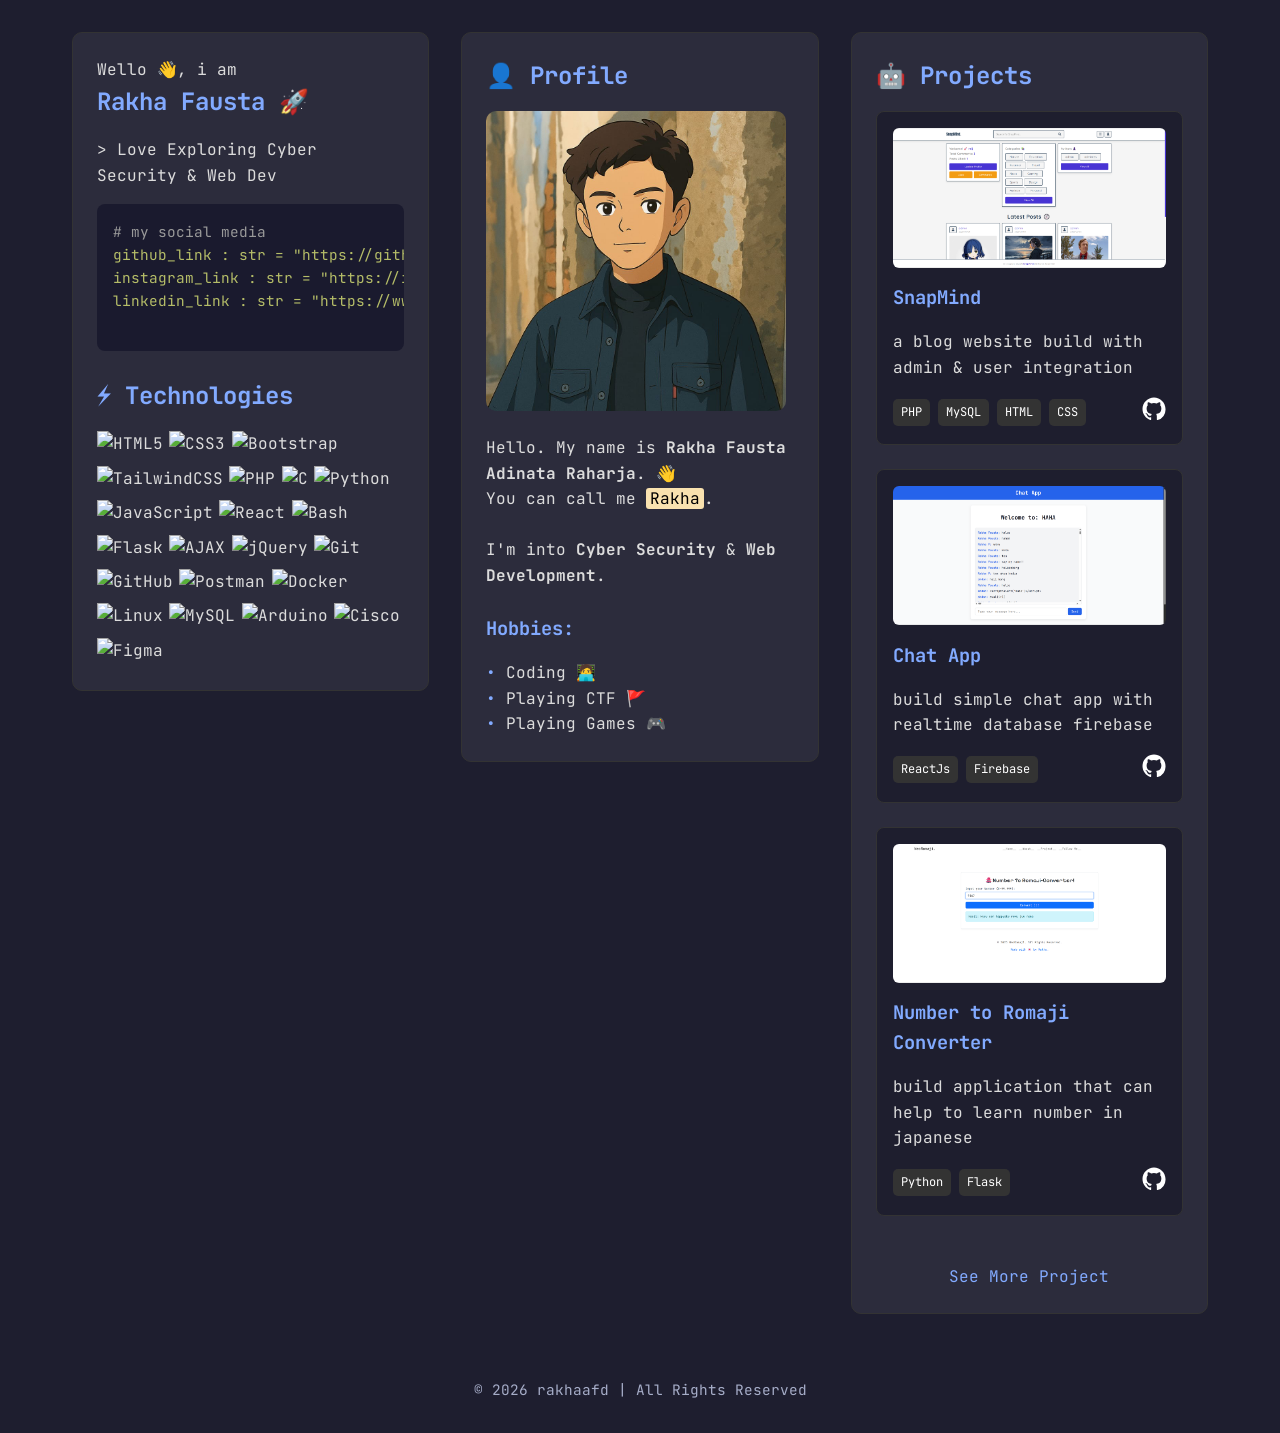
==== commit c812aa35: "feat: add see more project button" ====
--- a/index.html
+++ b/index.html
@@ -6,7 +6,7 @@
     <meta name="viewport" content="width=device-width, initial-scale=1.0" />
     <title>rakhaafd | Personal Website</title>
     <link rel="stylesheet" href="assets/css/style.css" />
-    <link rel="icon" href="favicon.ico" />
+    <link rel="icon" type="image/png" href="public/icon/logo.png">
 </head>
 
 <body>
@@ -138,7 +138,11 @@
                     </a>
                 </div>
             </div>
+            <div class="see-more-container">
+                <a href="https://github.com/rakhaafd/" class="see-more">See More Project</a>
+            </div>
     </div>
+    </section>
 
     <footer>
         &copy; <span id="year"></span> rakhaafd | All Rights Reserved
--- a/assets/css/style.css
+++ b/assets/css/style.css
@@ -48,7 +48,9 @@
   border-radius: 10px;
 }
 
-h1, h2, h3 {
+h1,
+h2,
+h3 {
   color: var(--accent);
   margin-bottom: 1rem;
 }
@@ -117,45 +119,50 @@
 }
 
 .tech-badges {
-    display: flex;
-    flex-wrap: wrap;
-    gap: 0.4rem;
-    margin-top: 1rem;
-  }
-  
-  .tech-badges img {
-    height: 28px;
-  }  
+  display: flex;
+  flex-wrap: wrap;
+  gap: 0.4rem;
+  margin-top: 1rem;
+}
 
-  .card-footer {
-    display: flex;
-    justify-content: space-between;
-    align-items: center;
-    margin-top: 1rem;
-  }
+.tech-badges img {
+  height: 28px;
+}
 
-  .tech-used {
-    display: flex;
-    flex-wrap: wrap;
-    gap: 0.5rem;
-  }
-  
-  .tech-used span {
-    background-color: #333;
-    padding: 4px 8px;
-    border-radius: 5px;
-    font-size: 0.75rem;
-    color: #fff;
-  }
-  
-  .github-icon {
-    display: inline-block;
-    transition: transform 0.2s ease;
-  }
-  
-  .github-icon:hover {
-    transform: scale(1.1);
-  }  
+.card-footer {
+  display: flex;
+  justify-content: space-between;
+  align-items: center;
+  margin-top: 1rem;
+}
+
+.tech-used {
+  display: flex;
+  flex-wrap: wrap;
+  gap: 0.5rem;
+}
+
+.tech-used span {
+  background-color: #333;
+  padding: 4px 8px;
+  border-radius: 5px;
+  font-size: 0.75rem;
+  color: #fff;
+}
+
+.github-icon {
+  display: inline-block;
+  transition: transform 0.2s ease;
+}
+
+.github-icon:hover {
+  transform: scale(1.1);
+}
+
+.see-more-container {
+  text-align: center;
+  margin-top: 3rem;
+}
 
 footer {
   text-align: center;
@@ -164,4 +171,4 @@
   font-size: 0.9rem;
   margin-top: 1rem;
   margin-bottom: 1rem;
-}
+}
